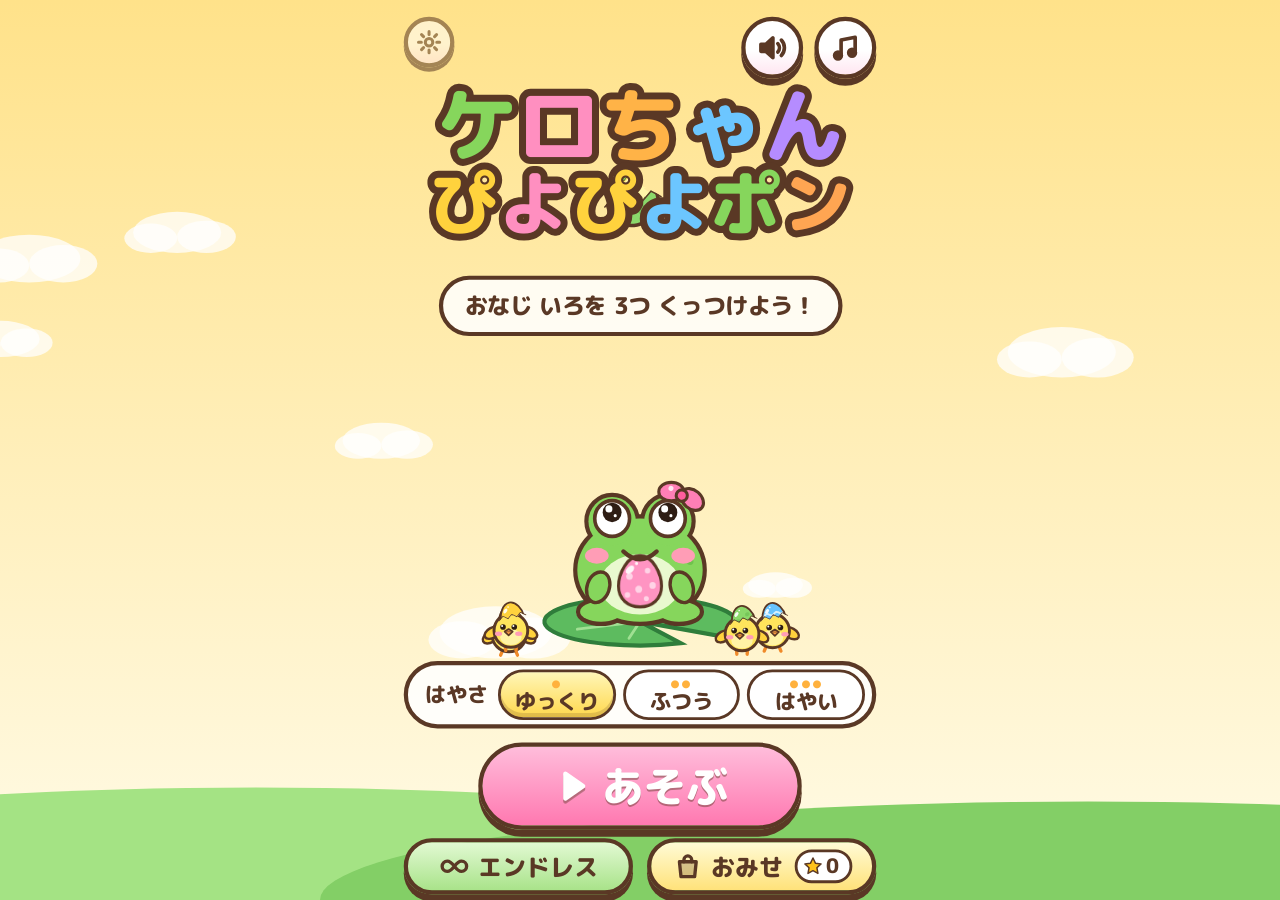
==== index.html @ e7186f27 "ケロちゃん ぴよぴよポン: first release (60 stages + endless, PWA) An egg-shooter for a 5-6 year old, modelled o" ====
<!doctype html>
<html lang="ja">
<head>
<meta charset="utf-8">
<meta name="viewport" content="width=device-width, initial-scale=1, maximum-scale=1, user-scalable=no, viewport-fit=cover">
<meta name="theme-color" content="#ffe28a">
<meta name="mobile-web-app-capable" content="yes">
<title>ケロちゃん ぴよぴよポン</title>
<meta name="description" content="おなじ いろの たまごを 3つ くっつけて、ひよこを うまれさせよう！">
<link rel="manifest" href="manifest.webmanifest">
<link rel="icon" href="icons/icon-192.png">
<link rel="apple-touch-icon" href="icons/apple-touch-icon.png">
<link rel="preconnect" href="https://fonts.googleapis.com">
<link rel="preconnect" href="https://fonts.gstatic.com" crossorigin>
<link rel="stylesheet" href="https://fonts.googleapis.com/css2?family=M+PLUS+Rounded+1c:wght@500;800&display=swap">
<link rel="stylesheet" href="style.css">
</head>
<body>
<canvas id="game"></canvas>
<div id="stage">
  <section id="title" class="screen on">
    <div class="top-left"><button id="btn-admin" class="btn icon small admin" data-icon="gear" aria-label="管理者メニュー"></button><button id="btn-install" class="btn small install" hidden><span data-icon="install"></span>ホームに ついか</button></div>
    <div class="top-row"><button id="btn-sfx" class="btn icon small" aria-label="こうかおん"></button><button id="btn-music" class="btn icon small" aria-label="おんがく"></button></div>
    <h1 id="logo" class="logo">
      <span class="l1"><b style="--d:0">ケ</b><b style="--d:1">ロ</b><b style="--d:2">ち</b><b style="--d:3">ゃ</b><b style="--d:4">ん</b></span>
      <span class="l2"><b style="--d:5">ぴ</b><b style="--d:6">よ</b><b style="--d:7">ぴ</b><b style="--d:8">よ</b><b style="--d:9">ポ</b><b style="--d:10">ン</b></span>
    </h1>
    <p class="sub">おなじ いろを 3つ くっつけよう！</p>
    <div class="speed">
      <span class="speed-label">はやさ</span>
      <button class="speed-btn" data-speed="slow"><i class="dots">●</i>ゆっくり</button>
      <button class="speed-btn" data-speed="normal"><i class="dots">●●</i>ふつう</button>
      <button class="speed-btn" data-speed="fast"><i class="dots">●●●</i>はやい</button>
    </div>
    <button id="btn-play" class="btn big play"><span data-icon="next"></span>あそぶ</button>
    <div class="bottom-row">
      <button id="btn-endless" class="btn endless-btn"><span data-icon="infinity"></span>エンドレス</button>
      <button id="btn-shop" class="btn shop-btn"><span data-icon="shop"></span>おみせ<span id="shop-badge" class="badge"></span></button>
    </div>
  </section>

  <section id="shop" class="screen">
    <header class="bar"><button id="shop-back" class="btn icon" data-icon="back" aria-label="もどる"></button><h2>おみせ</h2><div id="shop-wallet" class="wallet"></div></header>
    <p id="shop-note" class="shop-note">★を つかって おともだちを ふやそう！</p>
    <div id="shop-grid" class="shop-grid"></div>
  </section>

  <section id="worlds" class="screen">
    <header class="bar"><button id="worlds-back" class="btn icon" data-icon="back" aria-label="もどる"></button><h2>ワールドを えらぼう</h2></header>
    <div id="world-list" class="world-list"></div>
  </section>

  <section id="stages" class="screen">
    <header class="bar"><button id="stages-back" class="btn icon" data-icon="back" aria-label="もどる"></button><h2 id="stages-title"></h2></header>
    <div id="stage-grid" class="stage-grid"></div>
  </section>

  <section id="hud" class="screen">
    <button id="h-home" class="btn icon" data-icon="home" aria-label="もどる"></button>
    <div class="hud-mid"><div id="h-label"></div><div id="h-stars" class="hud-stars"><i></i><i></i><i></i></div><div id="h-best" class="hud-best"></div></div>
    <button id="h-hint" class="btn icon" data-icon="hint" aria-label="ヒント"></button>
    <button id="h-retry" class="btn icon" data-icon="retry" aria-label="もういちど"></button>
    <div id="h-count" class="chick-count"><canvas id="h-chick" width="64" height="64"></canvas><span id="h-num">0</span></div>
  </section>

  <div id="tip" class="tip"></div>

  <div id="clear" class="panel">
    <div class="panel-card">
      <div id="clear-title" class="clear-title"></div>
      <div id="clear-stars" class="clear-stars"><i></i><i></i><i></i></div>
      <div id="clear-note" class="clear-note"></div>
      <div class="panel-row">
        <button id="c-retry" class="btn icon" data-icon="retry" aria-label="もういちど"></button>
        <button id="c-next" class="btn big"><span data-icon="next"></span>つぎへ</button>
        <button id="c-menu" class="btn icon" data-icon="grid" aria-label="ステージ"></button>
      </div>
    </div>
  </div>

  <div id="fail" class="panel">
    <div class="panel-card">
      <div id="fail-title" class="clear-title fail-title">ざんねん…</div>
      <div id="fail-note" class="clear-note"></div>
      <div class="panel-row">
        <button id="f-menu" class="btn icon" data-icon="grid" aria-label="もどる"></button>
        <button id="f-retry" class="btn big"><span data-icon="retry"></span>もういちど</button>
      </div>
    </div>
  </div>

  <div id="buy" class="panel">
    <div class="panel-card buy-card">
      <canvas id="buy-canvas" class="buy-canvas" width="240" height="240"></canvas>
      <div id="buy-text" class="buy-text"></div>
      <div class="panel-row">
        <button id="buy-no" class="btn">やめる</button>
        <button id="buy-yes" class="btn big">かう</button>
      </div>
    </div>
  </div>

  <div id="pass" class="panel">
    <div id="pass-card" class="panel-card pass-card">
      <div class="parent-title">管理者パスワード</div>
      <div id="pass-dots" class="pass-dots"></div>
      <div class="keypad">
        <button class="key" data-k="1">1</button><button class="key" data-k="2">2</button><button class="key" data-k="3">3</button>
        <button class="key" data-k="4">4</button><button class="key" data-k="5">5</button><button class="key" data-k="6">6</button>
        <button class="key" data-k="7">7</button><button class="key" data-k="8">8</button><button class="key" data-k="9">9</button>
        <button class="key small" data-k="del">けす</button><button class="key" data-k="0">0</button><button class="key ok" data-k="ok">OK</button>
      </div>
      <button id="pass-close" class="btn wide">閉じる</button>
    </div>
  </div>

  <div id="parent" class="panel">
    <div class="panel-card parent-card">
      <div class="parent-title">管理者メニュー</div>
      <div id="p-info" class="parent-info"></div>
      <button id="p-all" class="btn wide"></button>
      <button id="p-reset" class="btn wide"></button>
      <button id="p-close" class="btn wide">閉じる</button>
    </div>
  </div>
</div>
<script src="js/engine.js"></script>
<script src="js/levels.js"></script>
<script src="js/draw.js"></script>
<script src="js/sound.js"></script>
<script src="js/game.js"></script>
</body>
</html>
---- style.css ----
:root {
  --ink: #5a3825;
  --cream: #fffaf2;
  --gold: #ffc21a;
  --font: 'M PLUS Rounded 1c', 'Hiragino Maru Gothic ProN', 'BIZ UDPGothic', 'Noto Sans JP', sans-serif;
}

* { box-sizing: border-box; -webkit-tap-highlight-color: transparent; -webkit-user-select: none; user-select: none; -webkit-touch-callout: none; }
html, body { margin: 0; height: 100%; overflow: hidden; background: #ffe28a; overscroll-behavior: none; }
body { font-family: var(--font); color: var(--ink); touch-action: none; }

#game { position: fixed; left: 0; top: 0; width: 100%; height: 100%; display: block; touch-action: none; }
#stage { position: fixed; left: 0; top: 0; width: 360px; height: 640px; transform-origin: 0 0; pointer-events: none; }
.screen { position: absolute; inset: 0; display: none; }
.screen.on { display: block; }
button { pointer-events: auto; }
[hidden] { display: none !important; }

/* ---------- buttons ---------- */
.btn {
  font: 800 18px/1 var(--font); color: var(--ink);
  border: 3px solid var(--ink); border-radius: 999px;
  background: linear-gradient(#ffffff 55%, #ffe6f1);
  box-shadow: 0 5px 0 var(--ink);
  display: inline-flex; align-items: center; justify-content: center; gap: 6px;
  padding: 0 16px; height: 50px; cursor: pointer; white-space: nowrap;
  transition: transform .06s ease-out, box-shadow .06s ease-out;
}
.btn:active { transform: translateY(4px); box-shadow: 0 1px 0 var(--ink); }
.btn svg { width: 28px; height: 28px; display: block; }
.btn span[data-icon] { display: inline-flex; }
.btn.icon { width: 52px; height: 52px; padding: 0; }
.btn.small { height: 40px; font-size: 14px; padding: 0 12px; }
.btn.small svg { width: 20px; height: 20px; }
.btn.icon.small { width: 44px; height: 44px; padding: 0; }
.btn.icon.small svg { width: 24px; height: 24px; }
.btn.big {
  height: 70px; padding: 0 30px; font-size: 30px; color: #fff;
  background: linear-gradient(#ffbddb, #ff78b0);
  text-shadow: 0 2px 0 rgba(90, 56, 37, .45);
}
.btn.big svg { width: 30px; height: 30px; filter: drop-shadow(0 2px 0 rgba(90, 56, 37, .45)); }
.btn.off { opacity: .55; }
.btn.active { background: linear-gradient(#fff6b8, #ffd84d); }
.btn.glow { animation: glow 1s ease-in-out infinite; }
.btn.wide { width: 100%; font-size: 17px; }

/* ---------- title ---------- */
#title .top-row { position: absolute; right: 12px; top: 12px; display: flex; gap: 8px; }
#title .top-left { position: absolute; left: 12px; top: 12px; display: flex; gap: 8px; align-items: center; }
.logo { position: absolute; left: 0; right: 0; top: 60px; margin: 0; text-align: center; font-weight: 800; line-height: 1.02; pointer-events: auto; }
.logo span { display: block; }
.logo b {
  display: inline-block; font-size: 58px; font-weight: 800; color: #fff;
  -webkit-text-stroke: 10px var(--ink); paint-order: stroke fill;
  animation: hop 2.6s ease-in-out infinite; animation-delay: calc(var(--d) * .12s);
}
.logo .l2 b { font-size: 50px; }
.logo .l1 b:nth-child(1) { color: #86d65c; }
.logo .l1 b:nth-child(2) { color: #ff8fc0; }
.logo .l1 b:nth-child(3) { color: #ffb347; }
.logo .l1 b:nth-child(4) { color: #6cc6ff; }
.logo .l1 b:nth-child(5) { color: #b58cff; }
.logo .l2 b:nth-child(1) { color: #ffd23d; }
.logo .l2 b:nth-child(2) { color: #ff8fc0; }
.logo .l2 b:nth-child(3) { color: #ffd23d; }
.logo .l2 b:nth-child(4) { color: #6cc6ff; }
.logo .l2 b:nth-child(5) { color: #86d65c; }
.logo .l2 b:nth-child(6) { color: #ffa552; }
.sub {
  position: absolute; left: 0; right: 0; top: 196px; margin: 0 auto; width: max-content;
  padding: 7px 16px; font-size: 16px; font-weight: 800;
  background: rgba(255, 255, 255, .85); border: 3px solid var(--ink); border-radius: 999px;
}
.speed {
  position: absolute; left: 12px; right: 12px; top: 470px; height: 48px;
  display: flex; align-items: center; gap: 5px; padding: 0 5px 0 12px;
  background: rgba(255, 255, 255, .88); border: 3px solid var(--ink); border-radius: 999px;
}
.speed-label { font-size: 15px; font-weight: 800; margin-right: 2px; white-space: nowrap; }
.speed-btn {
  flex: 1; height: 36px; padding: 0 2px; cursor: pointer; white-space: nowrap;
  font: 800 15px/1 var(--font); color: var(--ink);
  border: 2.5px solid var(--ink); border-radius: 999px; background: #fff;
  display: flex; flex-direction: column; align-items: center; justify-content: center; gap: 1px;
}
.speed-btn .dots { font-style: normal; font-size: 7px; letter-spacing: 1px; color: #ffb13d; line-height: 1; }
.speed-btn.on { background: linear-gradient(#fff6b8, #ffd84d); box-shadow: inset 0 -3px 0 rgba(90, 56, 37, .18); }
.speed-btn:active { transform: translateY(2px); }
#btn-play { position: absolute; left: 0; right: 0; top: 528px; margin: 0 auto; width: 230px; height: 62px; }
.bottom-row { position: absolute; left: 12px; right: 12px; top: 596px; display: flex; gap: 10px; }
.bottom-row .btn { flex: 1; height: 40px; font-size: 17px; padding: 0 8px; }
.bottom-row .btn svg { width: 22px; height: 22px; }
.endless-btn { background: linear-gradient(#e2f9d3, #a9e38a); }
.shop-btn { background: linear-gradient(#fffbd6, #ffe27a); }
.badge {
  display: inline-flex; align-items: center; gap: 2px; margin-left: 2px; padding: 2px 7px 2px 3px;
  background: #fff; border: 2px solid var(--ink); border-radius: 999px; font-size: 14px;
}
.badge svg { width: 16px !important; height: 16px !important; color: var(--gold); }
.badge svg path, .wallet svg path, .chara-btn svg path, .buy-text svg path { stroke: var(--ink); stroke-width: 1.6; }
.admin { opacity: .55; box-shadow: 0 3px 0 var(--ink); width: 36px !important; height: 36px !important; }
.admin svg { width: 20px !important; height: 20px !important; }

/* ---------- shop ---------- */
.wallet {
  margin-left: auto; display: flex; align-items: center; gap: 4px;
  background: rgba(255, 255, 255, .92); border: 3px solid var(--ink); border-radius: 999px;
  padding: 6px 14px 6px 10px; font-size: 22px; font-weight: 800;
}
.wallet svg { width: 24px; height: 24px; color: var(--gold); }
.shop-note {
  position: absolute; left: 16px; right: 16px; top: 76px; margin: 0; padding: 6px 10px;
  text-align: center; font-size: 16px; font-weight: 800;
  background: rgba(255, 255, 255, .75); border-radius: 999px; transition: background .2s;
}
.shop-note.flash { background: #fff6b8; animation: pulse .6s ease-in-out 2; }
.shop-grid {
  position: absolute; left: 14px; right: 14px; top: 122px;
  display: grid; grid-template-columns: 1fr 1fr; gap: 12px;
}
.chara-card {
  display: flex; flex-direction: column; align-items: center; padding: 4px 6px 12px;
  background: rgba(255, 255, 255, .92); border: 3px solid var(--ink); border-radius: 22px; box-shadow: 0 5px 0 var(--ink);
  pointer-events: auto;
}
.chara-card.using { background: linear-gradient(#fffbd6, #ffe89a); }
.chara-canvas { width: 132px; height: 132px; }
.chara-name { font-size: 18px; font-weight: 800; margin: 0 0 8px; }
.chara-btn { height: 42px; font-size: 17px; padding: 0 14px; gap: 2px; }
.chara-btn svg { width: 20px; height: 20px; color: var(--gold); }
.chara-btn.buy { color: #fff; background: linear-gradient(#ffbddb, #ff78b0); text-shadow: 0 2px 0 rgba(90, 56, 37, .45); }
.chara-btn.short { color: #8b7a6c; background: #e8dfd6; text-shadow: none; }
.chara-btn.using { background: linear-gradient(#e2f9d3, #a9e38a); }

.buy-card { display: flex; flex-direction: column; align-items: center; }
.buy-canvas { width: 150px; height: 150px; }
.buy-text { font-size: 22px; font-weight: 800; line-height: 1.5; margin: 0 0 14px; }
.buy-text svg { width: 22px; height: 22px; color: var(--gold); vertical-align: -3px; }
#buy-yes { height: 60px; font-size: 26px; padding: 0 26px; }

/* ---------- admin ---------- */
.pass-card { width: 290px; }
.pass-dots { display: flex; justify-content: center; gap: 12px; margin: 10px 0 14px; }
.pass-dots i { width: 18px; height: 18px; border-radius: 50%; border: 3px solid var(--ink); background: #fff; }
.pass-dots i.on { background: var(--ink); }
.keypad { display: grid; grid-template-columns: repeat(3, 1fr); gap: 10px; margin-bottom: 14px; }
.key {
  height: 54px; font: 800 26px/1 var(--font); color: var(--ink); cursor: pointer;
  border: 3px solid var(--ink); border-radius: 16px; background: linear-gradient(#fff 55%, #f1ece6); box-shadow: 0 4px 0 var(--ink);
}
.key:active { transform: translateY(3px); box-shadow: 0 1px 0 var(--ink); }
.key.small { font-size: 17px; }
.key.ok { background: linear-gradient(#e2f9d3, #a9e38a); }
.parent-info { font-size: 15px; font-weight: 800; opacity: .75; }

/* ---------- world / stage select ---------- */
.bar { position: absolute; left: 0; right: 0; top: 0; display: flex; align-items: center; gap: 10px; padding: 12px 14px 0; }
.bar h2.long { font-size: 17px; padding: 10px 14px; }
.bar h2 {
  margin: 0; font-size: 22px; font-weight: 800; white-space: nowrap;
  background: rgba(255, 255, 255, .88); border: 3px solid var(--ink); border-radius: 999px; padding: 9px 18px;
}
.world-list {
  position: absolute; left: 14px; right: 14px; top: 84px; bottom: 8px;
  display: flex; flex-direction: column; gap: 11px; overflow-y: auto; padding: 2px 0 10px;
  pointer-events: auto; touch-action: pan-y;
}
.card {
  position: relative; flex: none; height: 96px; display: flex; align-items: center; gap: 12px; padding: 0 14px;
  border: 3px solid var(--ink); border-radius: 24px; box-shadow: 0 5px 0 var(--ink);
  background: linear-gradient(135deg, var(--c1), var(--c2));
  font-family: var(--font); color: var(--ink); text-align: left; cursor: pointer;
}
.card:active { transform: translateY(4px); box-shadow: 0 1px 0 var(--ink); }
.card-icon { width: 66px; height: 66px; flex: none; background: rgba(255, 255, 255, .8); border: 3px solid var(--ink); border-radius: 50%; }
.card-num { font-size: 13px; font-weight: 800; opacity: .7; }
.card-name { font-size: 19px; font-weight: 800; margin: 2px 0 4px; }
.card-name.long { font-size: 16px; }
.card-stars { font-size: 16px; font-weight: 800; display: flex; align-items: center; gap: 4px; }
.card-stars svg, .mini-stars svg, .hud-stars svg, .clear-stars svg { display: block; }
.card-stars svg { width: 20px; height: 20px; color: var(--gold); }
.card-stars svg path, .mini-stars .got svg path, .hud-stars .got svg path, .clear-stars .got svg path { stroke: var(--ink); stroke-width: 1.6; }
.card.locked { filter: grayscale(.55); opacity: .85; }
.card-lock { position: absolute; right: 14px; top: 50%; margin-top: -19px; width: 38px; height: 38px; color: var(--ink); }
.card-lock svg { width: 38px; height: 38px; }

.stage-grid {
  position: absolute; left: 22px; right: 22px; top: 94px;
  display: grid; grid-template-columns: repeat(3, 1fr); gap: 14px;
}
.stage-btn {
  height: 104px; border: 3px solid var(--ink); border-radius: 26px; box-shadow: 0 5px 0 var(--ink);
  background: linear-gradient(#ffffff 50%, #ffeef6);
  display: flex; flex-direction: column; align-items: center; justify-content: center; gap: 6px;
  font: 800 38px/1 var(--font); color: var(--ink); cursor: pointer; padding: 0;
}
.stage-btn:active { transform: translateY(4px); box-shadow: 0 1px 0 var(--ink); }
.stage-btn.next { background: linear-gradient(#fffbd6, #ffe27a); animation: pulse 1.2s ease-in-out infinite; }
.stage-btn.locked { background: #ddd3c9; color: #8b7a6c; }
.stage-btn.locked svg { width: 34px; height: 34px; }
.mini-stars { display: flex; gap: 1px; }
.mini-stars i svg { width: 21px; height: 21px; color: #eadfd3; }
.mini-stars i.got svg { color: var(--gold); }

/* ---------- in-game HUD ---------- */
#h-home { position: absolute; left: 10px; top: 10px; }
#h-hint { position: absolute; right: 70px; top: 10px; }
#h-retry { position: absolute; right: 10px; top: 10px; }
.hud-mid {
  position: absolute; left: 72px; top: 13px; height: 46px; display: flex; align-items: center; gap: 6px;
  background: rgba(255, 255, 255, .82); border: 3px solid var(--ink); border-radius: 999px; padding: 0 10px 0 12px;
}
#h-label { font-size: 19px; font-weight: 800; white-space: nowrap; }
.hud-stars { display: flex; }
.hud-stars i svg { width: 25px; height: 25px; color: rgba(90, 56, 37, .18); }
.hud-stars i.got svg { color: var(--gold); }
.hud-stars i.pop { animation: starpop .5s ease-out; }
.hud-stars i.lost svg { animation: starlost .6s ease-out; }
.hud-best { display: none; font-size: 14px; font-weight: 800; opacity: .8; white-space: nowrap; }
#hud.endless .hud-stars { display: none; }
#hud.endless .hud-best { display: block; font-size: 18px; opacity: 1; }
#hud.endless #h-label { display: none; }
.chick-count {
  position: absolute; left: 10px; top: 578px; height: 44px; display: flex; align-items: center; gap: 2px;
  background: rgba(255, 255, 255, .85); border: 3px solid var(--ink); border-radius: 999px; padding: 0 12px 0 2px;
  font-size: 22px; font-weight: 800;
}
.chick-count canvas { width: 38px; height: 38px; }
.chick-count.bump { animation: pulse .3s ease-out; }

.tip {
  position: absolute; padding: 10px 14px;
  background: #fff; border: 3px solid var(--ink); border-radius: 20px; box-shadow: 0 5px 0 rgba(90, 56, 37, .25);
  font-size: 17px; font-weight: 800; text-align: center; line-height: 1.45; white-space: pre-line;
  pointer-events: auto; opacity: 0; visibility: hidden; transform: scale(.9);
  transition: opacity .25s, transform .25s, visibility .25s;
}
.tip.on { opacity: 1; visibility: visible; transform: none; }
/* little tail pointing at the frog */
.tip::after {
  content: ''; position: absolute; left: calc(var(--tail, 50%) - 10px); bottom: -13px;
  width: 16px; height: 16px; background: #fff; border: 3px solid var(--ink); border-top: 0; border-left: 0;
  transform: rotate(45deg);
}
.tip.below::after { bottom: auto; top: -13px; transform: rotate(-135deg); }
.tip.free::after { display: none; }

/* ---------- panels ---------- */
.panel {
  position: absolute; inset: 0; display: none; align-items: flex-start; justify-content: center;
  padding-top: 140px; background: rgba(255, 255, 255, .2); pointer-events: auto;
}
.panel.on { display: flex; }
.panel-card {
  width: 304px; padding: 18px 16px 22px; background: var(--cream);
  border: 4px solid var(--ink); border-radius: 30px; box-shadow: 0 8px 0 rgba(90, 56, 37, .35);
  text-align: center; animation: popin .4s cubic-bezier(.2, 1.6, .4, 1);
}
.clear-title {
  font-size: 40px; font-weight: 800; color: #ff6fa8; white-space: nowrap;
  -webkit-text-stroke: 8px var(--ink); paint-order: stroke fill;
}
.clear-title.long { font-size: 31px; -webkit-text-stroke-width: 7px; }
.clear-stars { display: flex; justify-content: center; gap: 4px; margin: 8px 0 18px; }
.clear-stars i svg { width: 70px; height: 70px; color: #eadfd3; }
.clear-stars i:nth-child(2) { transform: translateY(-10px); }
.clear-stars i.got svg { color: var(--gold); animation: starpop .5s ease-out; }
.panel-row { display: flex; justify-content: center; align-items: center; gap: 10px; }
.clear-note { font-size: 17px; font-weight: 800; margin: -6px 0 16px; line-height: 1.5; }
.clear-note b { color: #ff6fa8; font-size: 22px; }
.fail-title { color: #7fc4ff; margin-bottom: 12px; }
#f-retry { height: 62px; font-size: 26px; padding: 0 20px; }
#c-next { height: 62px; font-size: 26px; padding: 0 18px; }
.parent-card { display: flex; flex-direction: column; gap: 14px; padding: 20px; }
.parent-title { font-size: 20px; font-weight: 800; }

/* ---------- animation ---------- */
@keyframes hop { 0%, 55%, 100% { transform: translateY(0); } 25% { transform: translateY(-9px) rotate(-5deg); } 40% { transform: translateY(1px); } }
@keyframes pulse { 0%, 100% { transform: scale(1); } 50% { transform: scale(1.06); } }
@keyframes glow { 0%, 100% { box-shadow: 0 5px 0 var(--ink), 0 0 0 0 rgba(255, 216, 77, .9); } 50% { box-shadow: 0 5px 0 var(--ink), 0 0 0 10px rgba(255, 216, 77, 0); } }
@keyframes starlost { 0% { transform: scale(1.3) rotate(0); } 40% { transform: translateY(6px) scale(.8) rotate(25deg); } 100% { transform: none; } }
@keyframes starpop { 0% { transform: scale(.2) rotate(-40deg); } 60% { transform: scale(1.35) rotate(10deg); } 100% { transform: scale(1); } }
@keyframes popin { 0% { transform: scale(.6); opacity: 0; } 100% { transform: scale(1); opacity: 1; } }
@keyframes shake { 0%, 100% { transform: translateX(0); } 25% { transform: translateX(-6px); } 75% { transform: translateX(6px); } }
.shake { animation: shake .25s 2; }
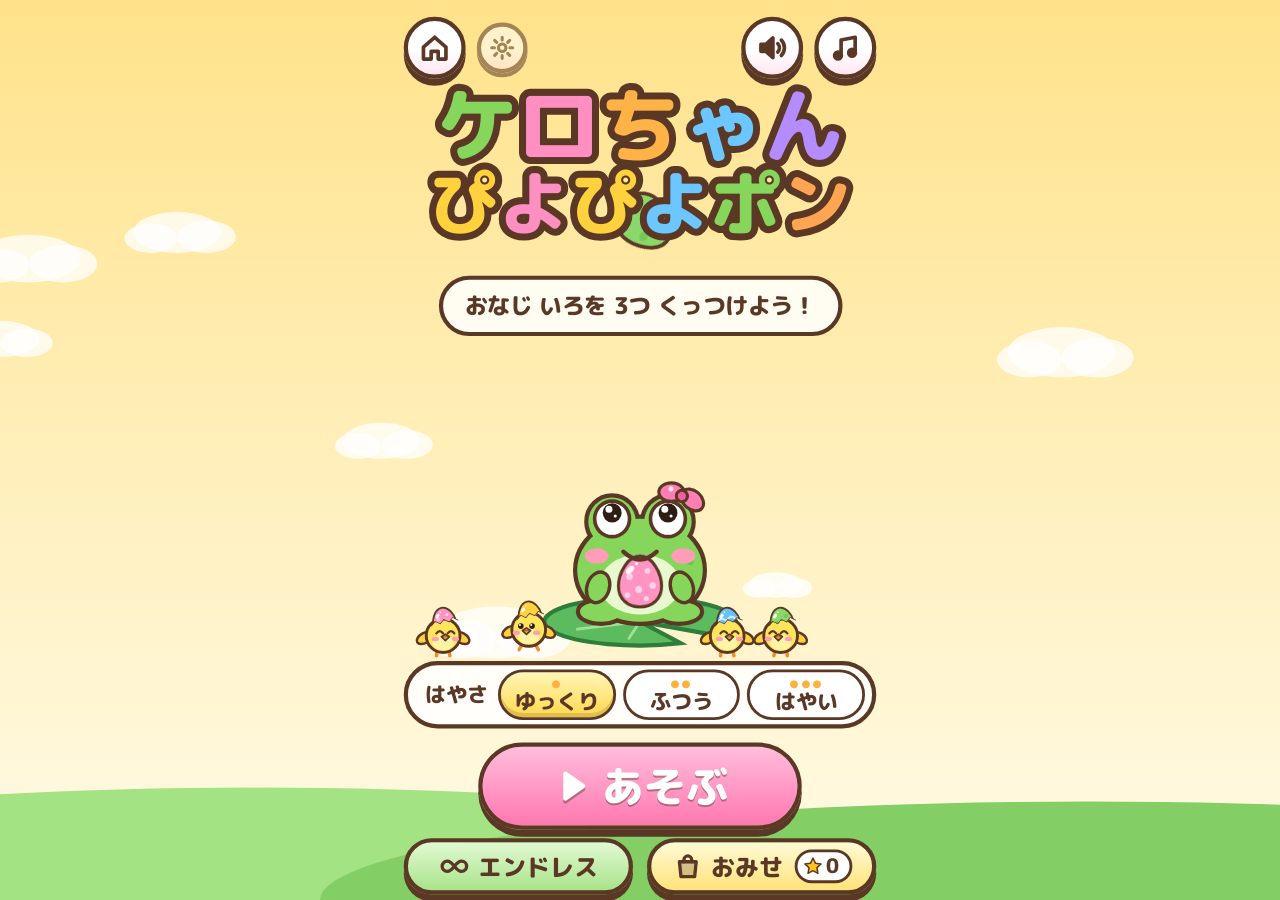
==== commit cb3446c1: "Add a button back to ケロちゃん ランド The title screen gets a house button (top left) that goes back to the" ====
--- a/index.html
+++ b/index.html
@@ -19,7 +19,7 @@
 <canvas id="game"></canvas>
 <div id="stage">
   <section id="title" class="screen on">
-    <div class="top-left"><button id="btn-admin" class="btn icon small admin" data-icon="gear" aria-label="管理者メニュー"></button><button id="btn-install" class="btn small install" hidden><span data-icon="install"></span>ホームに ついか</button></div>
+    <div class="top-left"><button id="btn-land" class="btn icon small" data-icon="home" aria-label="メニューに もどる"></button><button id="btn-admin" class="btn icon small admin" data-icon="gear" aria-label="管理者メニュー"></button><button id="btn-install" class="btn small install" hidden><span data-icon="install"></span>ホームに ついか</button></div>
     <div class="top-row"><button id="btn-sfx" class="btn icon small" aria-label="こうかおん"></button><button id="btn-music" class="btn icon small" aria-label="おんがく"></button></div>
     <h1 id="logo" class="logo">
       <span class="l1"><b style="--d:0">ケ</b><b style="--d:1">ロ</b><b style="--d:2">ち</b><b style="--d:3">ゃ</b><b style="--d:4">ん</b></span>
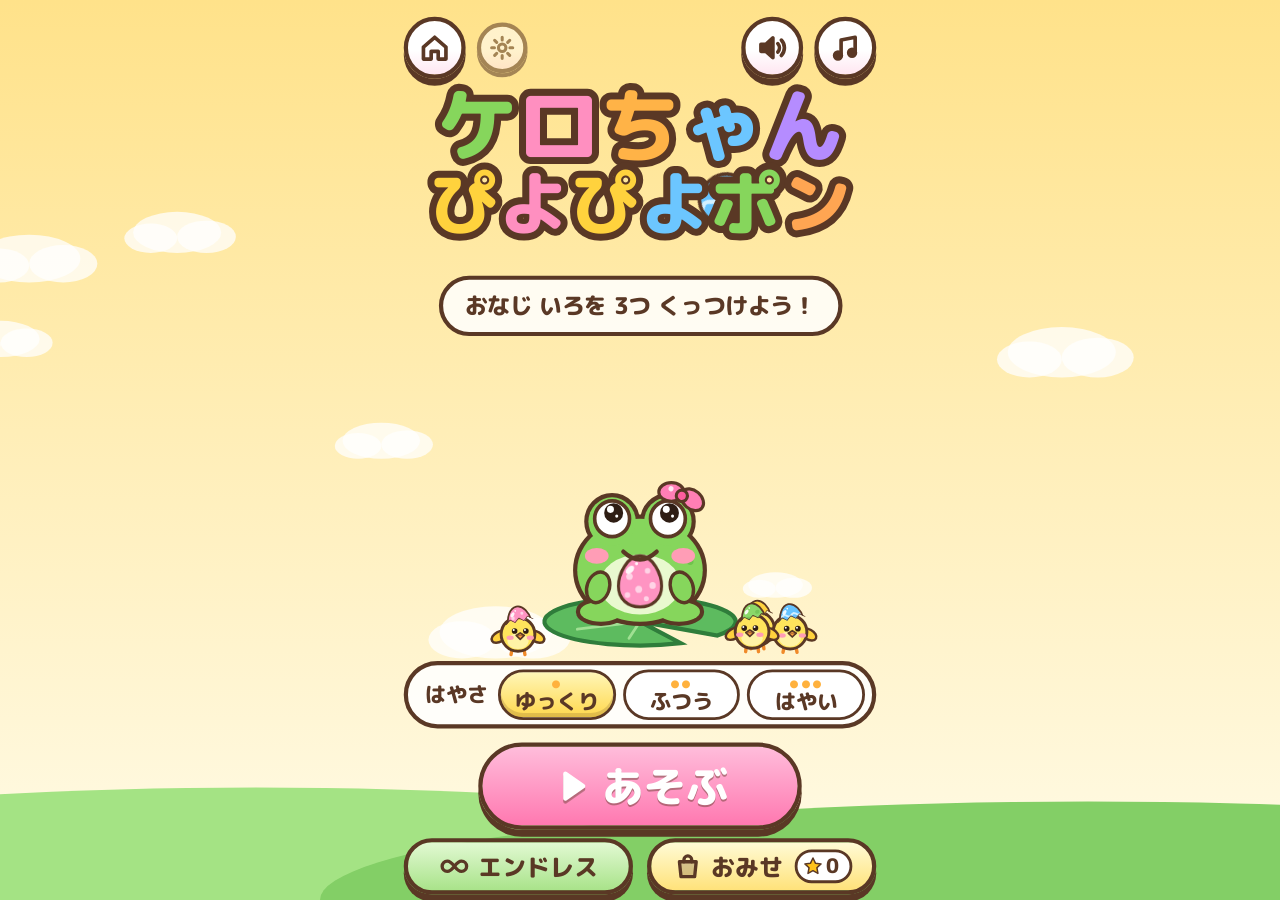
==== commit c20e8b7f: "Show the nickname from ケロちゃん ランド on the title screen Co-Authored-By: Claude Opus 5.5 <noreply@anthro" ====
--- a/index.html
+++ b/index.html
@@ -19,6 +19,7 @@
 <canvas id="game"></canvas>
 <div id="stage">
   <section id="title" class="screen on">
+    <div id="name-tag" class="name-tag" hidden></div>
     <div class="top-left"><button id="btn-land" class="btn icon small" data-icon="home" aria-label="メニューに もどる"></button><button id="btn-admin" class="btn icon small admin" data-icon="gear" aria-label="管理者メニュー"></button><button id="btn-install" class="btn small install" hidden><span data-icon="install"></span>ホームに ついか</button></div>
     <div class="top-row"><button id="btn-sfx" class="btn icon small" aria-label="こうかおん"></button><button id="btn-music" class="btn icon small" aria-label="おんがく"></button></div>
     <h1 id="logo" class="logo">
--- a/style.css
+++ b/style.css
@@ -284,3 +284,14 @@
 @keyframes popin { 0% { transform: scale(.6); opacity: 0; } 100% { transform: scale(1); opacity: 1; } }
 @keyframes shake { 0%, 100% { transform: translateX(0); } 25% { transform: translateX(-6px); } 75% { transform: translateX(6px); } }
 .shake { animation: shake .25s 2; }
+
+/* ---------- the nickname from ケロちゃん ランド ---------- */
+.name-tag {
+  position: absolute; left: 50%; top: 14px; transform: translateX(-50%);
+  max-width: 150px; height: 38px; padding: 0 12px 0 8px; display: flex; align-items: center; gap: 4px;
+  font-size: 16px; font-weight: 800; white-space: nowrap; overflow: hidden; pointer-events: none;
+  background: rgba(255, 255, 255, .92); border: 3px solid var(--ink); border-radius: 999px;
+}
+.name-tag svg { width: 18px; height: 18px; flex: none; color: #ffc21a; }
+.name-tag svg path { stroke: var(--ink); stroke-width: 1.6; }
+.name-tag span { overflow: hidden; text-overflow: ellipsis; }
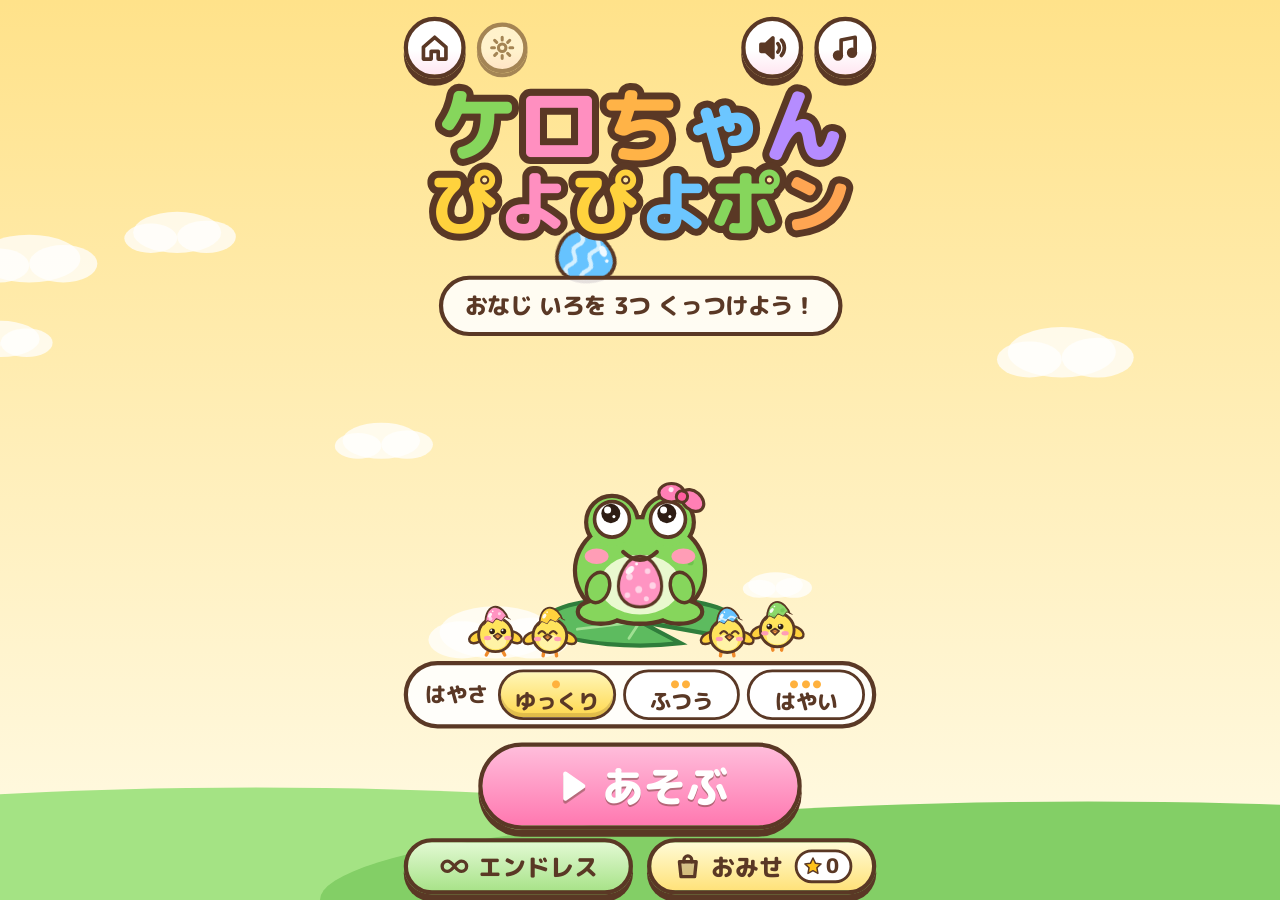
==== commit 6a0d27a9: "Play in Vietnamese, English or Korean too - Every text follows the language chosen in ケロちゃん ランド (js/" ====
--- a/index.html
+++ b/index.html
@@ -12,7 +12,7 @@
 <link rel="apple-touch-icon" href="icons/apple-touch-icon.png">
 <link rel="preconnect" href="https://fonts.googleapis.com">
 <link rel="preconnect" href="https://fonts.gstatic.com" crossorigin>
-<link rel="stylesheet" href="https://fonts.googleapis.com/css2?family=M+PLUS+Rounded+1c:wght@500;800&display=swap">
+<link rel="stylesheet" href="https://fonts.googleapis.com/css2?family=M+PLUS+Rounded+1c:wght@500;800&family=Jua&display=swap">
 <link rel="stylesheet" href="style.css">
 </head>
 <body>
@@ -125,6 +125,8 @@
     </div>
   </div>
 </div>
+<script src="js/lang.js"></script>
+<script src="js/lang-text.js"></script>
 <script src="js/engine.js"></script>
 <script src="js/levels.js"></script>
 <script src="js/draw.js"></script>
--- a/style.css
+++ b/style.css
@@ -2,7 +2,7 @@
   --ink: #5a3825;
   --cream: #fffaf2;
   --gold: #ffc21a;
-  --font: 'M PLUS Rounded 1c', 'Hiragino Maru Gothic ProN', 'BIZ UDPGothic', 'Noto Sans JP', sans-serif;
+  --font: 'M PLUS Rounded 1c', 'Jua', 'Hiragino Maru Gothic ProN', 'BIZ UDPGothic', 'Noto Sans JP', sans-serif;
 }
 
 * { box-sizing: border-box; -webkit-tap-highlight-color: transparent; -webkit-user-select: none; user-select: none; -webkit-touch-callout: none; }
@@ -56,17 +56,9 @@
   animation: hop 2.6s ease-in-out infinite; animation-delay: calc(var(--d) * .12s);
 }
 .logo .l2 b { font-size: 50px; }
-.logo .l1 b:nth-child(1) { color: #86d65c; }
-.logo .l1 b:nth-child(2) { color: #ff8fc0; }
-.logo .l1 b:nth-child(3) { color: #ffb347; }
-.logo .l1 b:nth-child(4) { color: #6cc6ff; }
-.logo .l1 b:nth-child(5) { color: #b58cff; }
-.logo .l2 b:nth-child(1) { color: #ffd23d; }
-.logo .l2 b:nth-child(2) { color: #ff8fc0; }
-.logo .l2 b:nth-child(3) { color: #ffd23d; }
-.logo .l2 b:nth-child(4) { color: #6cc6ff; }
-.logo .l2 b:nth-child(5) { color: #86d65c; }
-.logo .l2 b:nth-child(6) { color: #ffa552; }
+.logo.latin b { font-size: 52px; }
+.logo.latin .l2 b { font-size: 42px; }
+.logo b.gap { width: .3em; }
 .sub {
   position: absolute; left: 0; right: 0; top: 196px; margin: 0 auto; width: max-content;
   padding: 7px 16px; font-size: 16px; font-weight: 800;
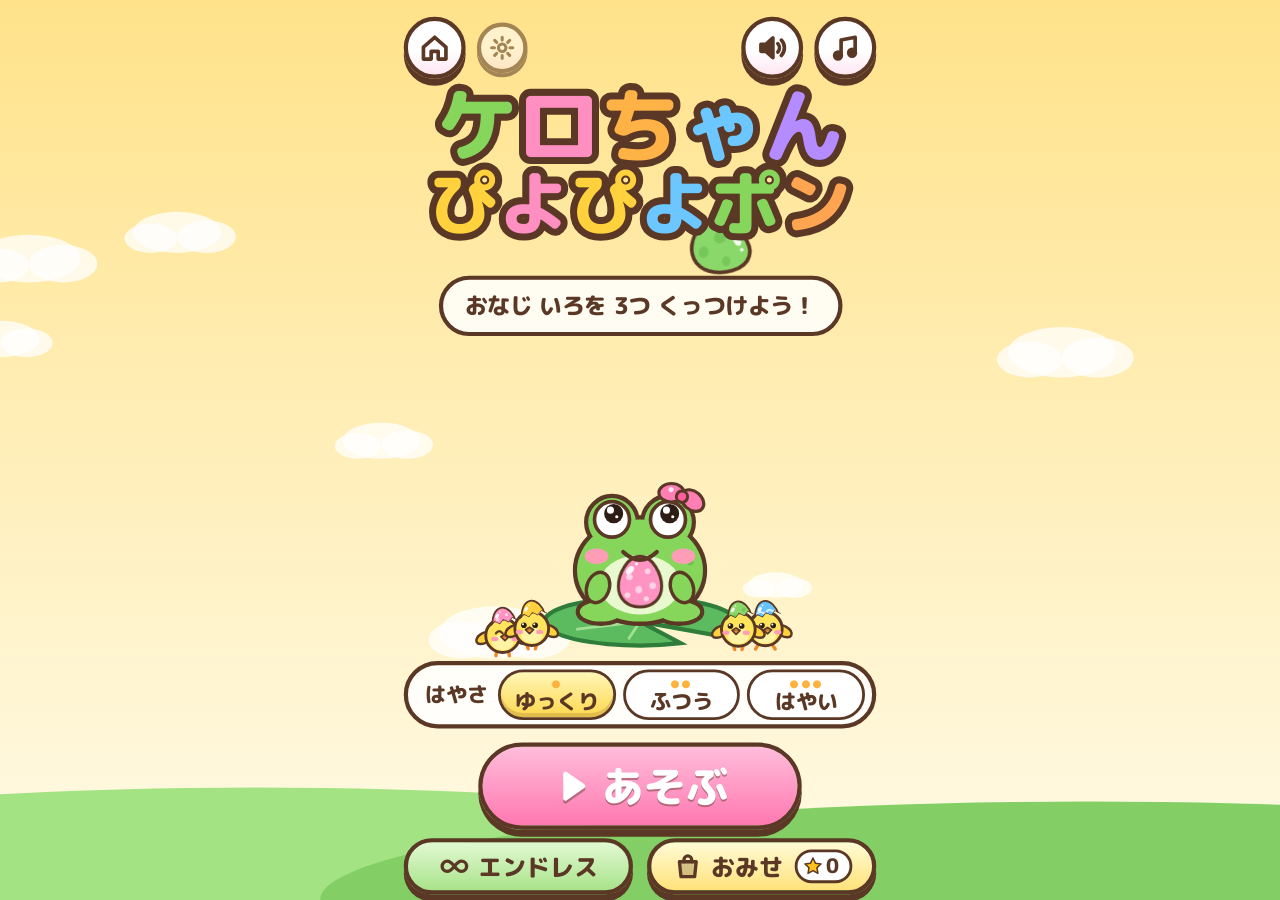
==== commit 03124f09: "Share players with Kero Land; show version to the menu - js/accounts.js (same in every app): players" ====
--- a/index.html
+++ b/index.html
@@ -19,7 +19,7 @@
 <canvas id="game"></canvas>
 <div id="stage">
   <section id="title" class="screen on">
-    <div id="name-tag" class="name-tag" hidden></div>
+    <button id="name-tag" class="name-tag" hidden></button>
     <div class="top-left"><button id="btn-land" class="btn icon small" data-icon="home" aria-label="メニューに もどる"></button><button id="btn-admin" class="btn icon small admin" data-icon="gear" aria-label="管理者メニュー"></button><button id="btn-install" class="btn small install" hidden><span data-icon="install"></span>ホームに ついか</button></div>
     <div class="top-row"><button id="btn-sfx" class="btn icon small" aria-label="こうかおん"></button><button id="btn-music" class="btn icon small" aria-label="おんがく"></button></div>
     <h1 id="logo" class="logo">
@@ -115,6 +115,14 @@
     </div>
   </div>
 
+  <div id="who" class="panel">
+    <div class="panel-card who-card">
+      <div class="parent-title">だれが あそぶ？</div>
+      <div id="who-list" class="who-list"></div>
+      <button id="who-close" class="btn">とじる</button>
+    </div>
+  </div>
+
   <div id="parent" class="panel">
     <div class="panel-card parent-card">
       <div class="parent-title">管理者メニュー</div>
@@ -127,6 +135,7 @@
 </div>
 <script src="js/lang.js"></script>
 <script src="js/lang-text.js"></script>
+<script src="js/accounts.js"></script>
 <script src="js/engine.js"></script>
 <script src="js/levels.js"></script>
 <script src="js/draw.js"></script>
--- a/style.css
+++ b/style.css
@@ -281,9 +281,20 @@
 .name-tag {
   position: absolute; left: 50%; top: 14px; transform: translateX(-50%);
   max-width: 150px; height: 38px; padding: 0 12px 0 8px; display: flex; align-items: center; gap: 4px;
-  font-size: 16px; font-weight: 800; white-space: nowrap; overflow: hidden; pointer-events: none;
+  font: 800 16px/1 var(--font); color: var(--ink); white-space: nowrap; overflow: hidden; pointer-events: auto; cursor: default;
   background: rgba(255, 255, 255, .92); border: 3px solid var(--ink); border-radius: 999px;
 }
 .name-tag svg { width: 18px; height: 18px; flex: none; color: #ffc21a; }
 .name-tag svg path { stroke: var(--ink); stroke-width: 1.6; }
 .name-tag span { overflow: hidden; text-overflow: ellipsis; }
+
+/* ---------- who is playing (the players are shared by every game) ---------- */
+.name-tag.many { cursor: pointer; box-shadow: 0 3px 0 var(--ink); }
+.name-tag .udot { width: 16px; height: 16px; margin-right: 2px; }
+.udot { display: inline-block; border-radius: 50%; border: 2.5px solid var(--ink); flex: none; }
+.who-card { display: flex; flex-direction: column; gap: 12px; }
+.who-list { display: flex; flex-direction: column; gap: 10px; }
+.who-btn { width: 100%; height: 58px; font-size: 21px; justify-content: flex-start; gap: 12px; padding: 0 18px; }
+.who-btn .udot { width: 28px; height: 28px; }
+.who-btn.on { background: linear-gradient(#fff6b8, #ffd84d); }
+.who-btn span { overflow: hidden; text-overflow: ellipsis; }
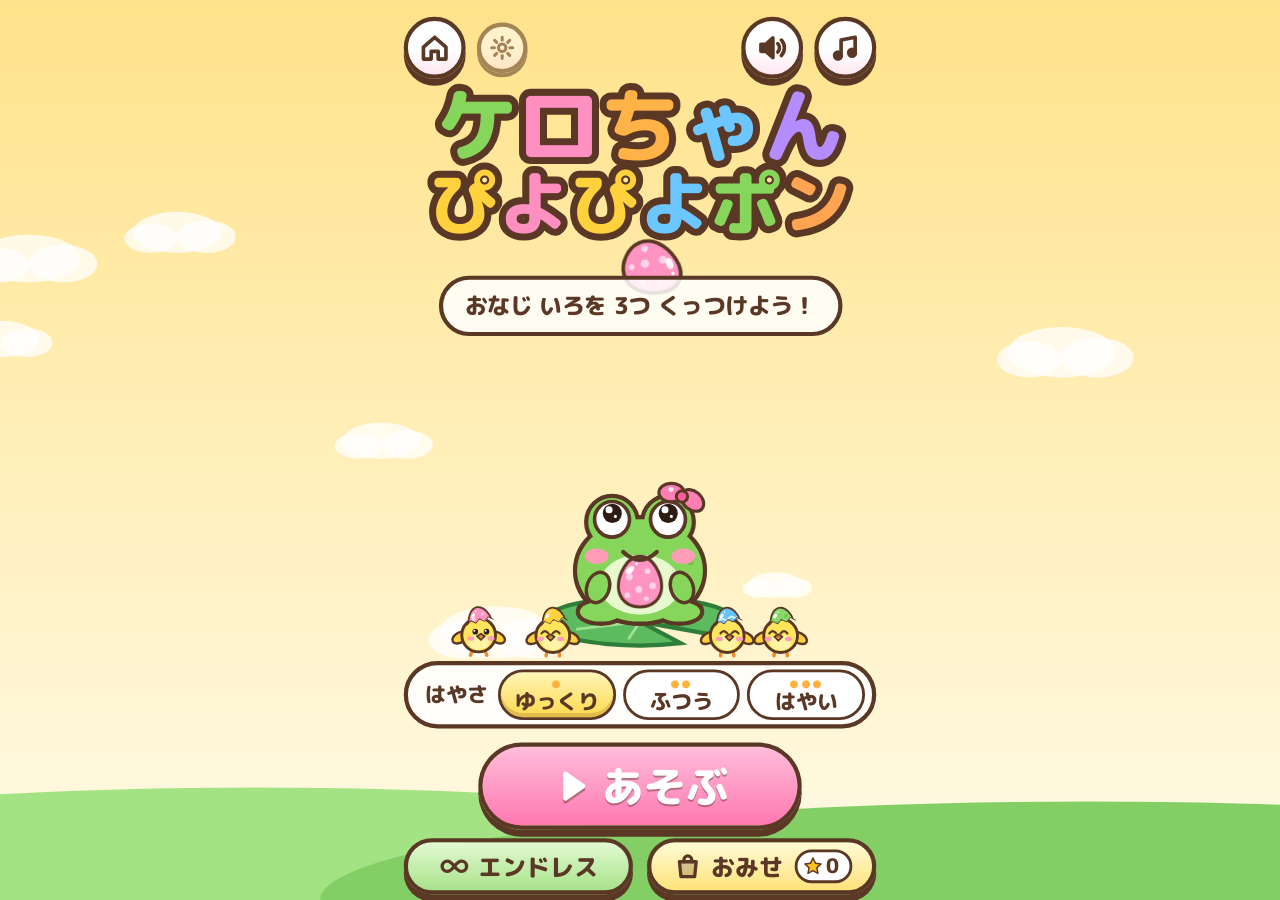
==== commit 34c2f58a: "A sound button on every screen Every screen but the title (which keeps its own buttons) gets a speak" ====
--- a/index.html
+++ b/index.html
@@ -41,18 +41,18 @@
   </section>
 
   <section id="shop" class="screen">
-    <header class="bar"><button id="shop-back" class="btn icon" data-icon="back" aria-label="もどる"></button><h2>おみせ</h2><div id="shop-wallet" class="wallet"></div></header>
+    <header class="bar"><button id="shop-back" class="btn icon" data-icon="back" aria-label="もどる"></button><h2>おみせ</h2><div id="shop-wallet" class="wallet"></div><button class="btn icon small snd-btn"></button></header>
     <p id="shop-note" class="shop-note">★を つかって おともだちを ふやそう！</p>
     <div id="shop-grid" class="shop-grid"></div>
   </section>
 
   <section id="worlds" class="screen">
-    <header class="bar"><button id="worlds-back" class="btn icon" data-icon="back" aria-label="もどる"></button><h2>ワールドを えらぼう</h2></header>
+    <header class="bar"><button id="worlds-back" class="btn icon" data-icon="back" aria-label="もどる"></button><h2>ワールドを えらぼう</h2><button class="btn icon small snd-btn"></button></header>
     <div id="world-list" class="world-list"></div>
   </section>
 
   <section id="stages" class="screen">
-    <header class="bar"><button id="stages-back" class="btn icon" data-icon="back" aria-label="もどる"></button><h2 id="stages-title"></h2></header>
+    <header class="bar"><button id="stages-back" class="btn icon" data-icon="back" aria-label="もどる"></button><h2 id="stages-title"></h2><button class="btn icon small snd-btn"></button></header>
     <div id="stage-grid" class="stage-grid"></div>
   </section>
 
@@ -61,6 +61,7 @@
     <div class="hud-mid"><div id="h-label"></div><div id="h-stars" class="hud-stars"><i></i><i></i><i></i></div><div id="h-best" class="hud-best"></div></div>
     <button id="h-hint" class="btn icon" data-icon="hint" aria-label="ヒント"></button>
     <button id="h-retry" class="btn icon" data-icon="retry" aria-label="もういちど"></button>
+    <button class="btn icon snd-btn"></button>
     <div id="h-count" class="chick-count"><canvas id="h-chick" width="64" height="64"></canvas><span id="h-num">0</span></div>
   </section>
 
@@ -140,6 +141,7 @@
 <script src="js/levels.js"></script>
 <script src="js/draw.js"></script>
 <script src="js/sound.js"></script>
+<script src="js/sound-panel.js"></script>
 <script src="js/game.js"></script>
 </body>
 </html>
--- a/style.css
+++ b/style.css
@@ -148,9 +148,9 @@
 
 /* ---------- world / stage select ---------- */
 .bar { position: absolute; left: 0; right: 0; top: 0; display: flex; align-items: center; gap: 10px; padding: 12px 14px 0; }
-.bar h2.long { font-size: 17px; padding: 10px 14px; }
+.bar h2.long { font-size: 17px; padding: 4px 14px; min-height: 51px; display: flex; align-items: center; justify-content: center; text-align: center; white-space: normal; word-break: keep-all; text-wrap: balance; line-height: 1.15; }   /* (two lines when it has to) */
 .bar h2 {
-  margin: 0; font-size: 22px; font-weight: 800; white-space: nowrap;
+  margin: 0; font-size: 22px; font-weight: 800; white-space: nowrap; min-width: 0; overflow: hidden; text-overflow: ellipsis;
   background: rgba(255, 255, 255, .88); border: 3px solid var(--ink); border-radius: 999px; padding: 9px 18px;
 }
 .world-list {
@@ -267,6 +267,50 @@
 .parent-card { display: flex; flex-direction: column; gap: 14px; padding: 20px; }
 .parent-title { font-size: 20px; font-weight: 800; }
 
+/* ---------- the 🔊 button on every screen but the title, and its sound window (js/sound-panel.js) ---------- */
+.bar .snd-btn { flex: none; margin-left: auto; }
+.bar .wallet + .snd-btn { margin-left: 0; }
+.snd-corner { position: absolute; right: 12px; top: 12px; }
+.snd-back { position: absolute; inset: 0; display: none; z-index: 20; background: rgba(90, 56, 37, .12); pointer-events: auto; }
+.snd-back.on { display: block; }
+.snd-card {
+  position: absolute; width: 280px; padding: 12px 12px 14px; display: flex; flex-direction: column; gap: 9px;
+  background: var(--cream); border: 4px solid var(--ink); border-radius: 26px; box-shadow: 0 6px 0 rgba(90, 56, 37, .35);
+  transform-origin: var(--tail, 50%) 0; animation: popin .3s cubic-bezier(.2, 1.6, .4, 1);
+}
+/* (its little tail points up at the 🔊 button) */
+.snd-card::before {
+  content: ''; position: absolute; left: calc(var(--tail, 50%) - 11px); top: -15px;
+  width: 17px; height: 17px; background: var(--cream); border: 4px solid var(--ink); border-top: 0; border-left: 0;
+  transform: rotate(-135deg);
+}
+.snd-row {
+  display: flex; align-items: center; gap: 9px; height: 56px; padding: 0 10px; cursor: pointer; pointer-events: auto;
+  font: 800 19px/1 var(--font); color: var(--ink); text-align: left;
+  background: #fff; border: 3px solid var(--ink); border-radius: 18px; box-shadow: 0 4px 0 var(--ink);
+}
+.snd-row:active { transform: translateY(3px); box-shadow: 0 1px 0 var(--ink); }
+.snd-ic { display: inline-flex; flex: none; }
+.snd-ic svg { width: 30px; height: 30px; display: block; }
+.snd-lb { flex: 1; min-width: 0; white-space: nowrap; overflow: hidden; text-overflow: ellipsis; }
+.snd-row.off .snd-ic, .snd-row.off .snd-lb { opacity: .5; }
+/* the switch: green with the knob on the right = on */
+.snd-sw { position: relative; flex: none; width: 54px; height: 30px; border: 3px solid var(--ink); border-radius: 999px; background: #86d65c; transition: background .15s; }
+.snd-sw b { position: absolute; left: 25px; top: 2px; width: 20px; height: 20px; border-radius: 50%; background: #fff; border: 2.5px solid var(--ink); transition: left .15s; }
+.snd-row.off .snd-sw { background: #ddd3c9; }
+.snd-row.off .snd-sw b { left: 2px; }
+.snd-close { align-self: center; height: 44px; margin-top: 3px; padding: 0 28px; font-size: 17px; }
+/* (the row at the top of the game makes room for it) */
+#hud .btn.icon { width: 44px; height: 44px; top: 12px; }
+#hud .btn.icon svg { width: 25px; height: 25px; }
+#h-home { left: 8px; }
+#h-hint { right: 104px; }
+#h-retry { right: 56px; }
+#hud .snd-btn { position: absolute; right: 8px; }
+.hud-mid { left: 58px; top: 12px; height: 44px; gap: 4px; padding: 0 8px 0 10px; }
+#h-label { font-size: 16px; }
+.hud-stars i svg { width: 21px; height: 21px; }
+
 /* ---------- animation ---------- */
 @keyframes hop { 0%, 55%, 100% { transform: translateY(0); } 25% { transform: translateY(-9px) rotate(-5deg); } 40% { transform: translateY(1px); } }
 @keyframes pulse { 0%, 100% { transform: scale(1); } 50% { transform: scale(1.06); } }
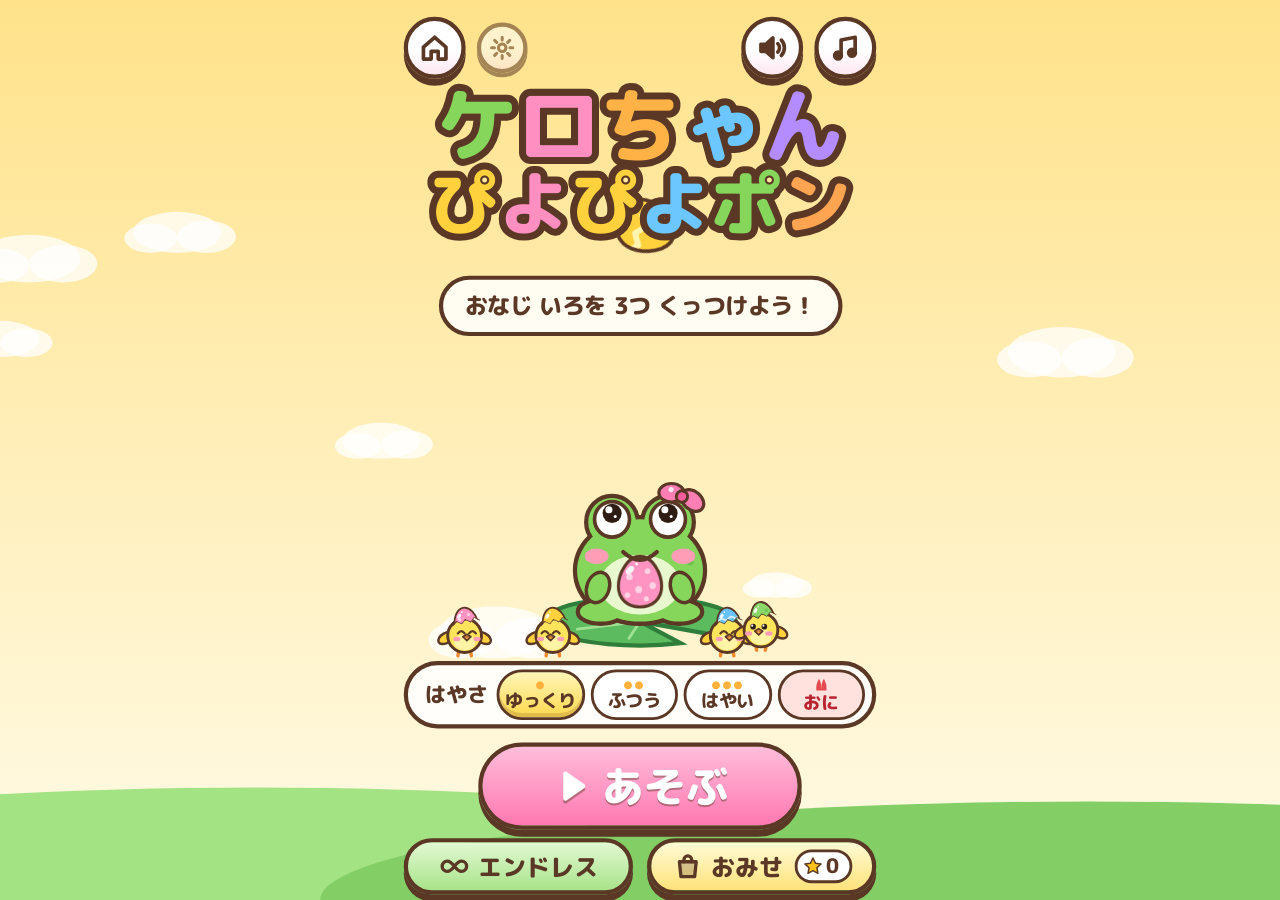
==== commit 5361c44b: "Add おに (oni mode): the fastest speed, with no hint - A fourth speed "おに": rows come down every 6 s (" ====
--- a/index.html
+++ b/index.html
@@ -32,6 +32,7 @@
       <button class="speed-btn" data-speed="slow"><i class="dots">●</i>ゆっくり</button>
       <button class="speed-btn" data-speed="normal"><i class="dots">●●</i>ふつう</button>
       <button class="speed-btn" data-speed="fast"><i class="dots">●●●</i>はやい</button>
+      <button class="speed-btn oni" data-speed="oni"><i class="horns" data-icon="horns"></i>おに</button>
     </div>
     <button id="btn-play" class="btn big play"><span data-icon="next"></span>あそぶ</button>
     <div class="bottom-row">
--- a/style.css
+++ b/style.css
@@ -78,6 +78,17 @@
 }
 .speed-btn .dots { font-style: normal; font-size: 7px; letter-spacing: 1px; color: #ffb13d; line-height: 1; }
 .speed-btn.on { background: linear-gradient(#fff6b8, #ffd84d); box-shadow: inset 0 -3px 0 rgba(90, 56, 37, .18); }
+/* four speeds: a little smaller; おに is red with horns */
+.speed { gap: 4px; }
+.speed-btn { font-size: 13px; letter-spacing: -.5px; }
+.speed-btn.oni { background: #ffe1dd; color: #b8232f; }
+.speed-btn.oni.on { background: linear-gradient(#ff8f8f, #e5484d); color: #fff; }
+.speed-btn .horns { display: block; line-height: 0; color: #e5484d; }
+.speed-btn.oni.on .horns { color: #fff3b0; }
+.speed-btn .horns svg { width: 14px; height: 10px; }
+.stage-btn { position: relative; }
+.stage-btn .oni-mark { position: absolute; right: 2px; top: 2px; line-height: 0; color: #e5484d; }
+.stage-btn .oni-mark svg { width: 16px; height: 12px; }
 .speed-btn:active { transform: translateY(2px); }
 #btn-play { position: absolute; left: 0; right: 0; top: 528px; margin: 0 auto; width: 230px; height: 62px; }
 .bottom-row { position: absolute; left: 12px; right: 12px; top: 596px; display: flex; gap: 10px; }
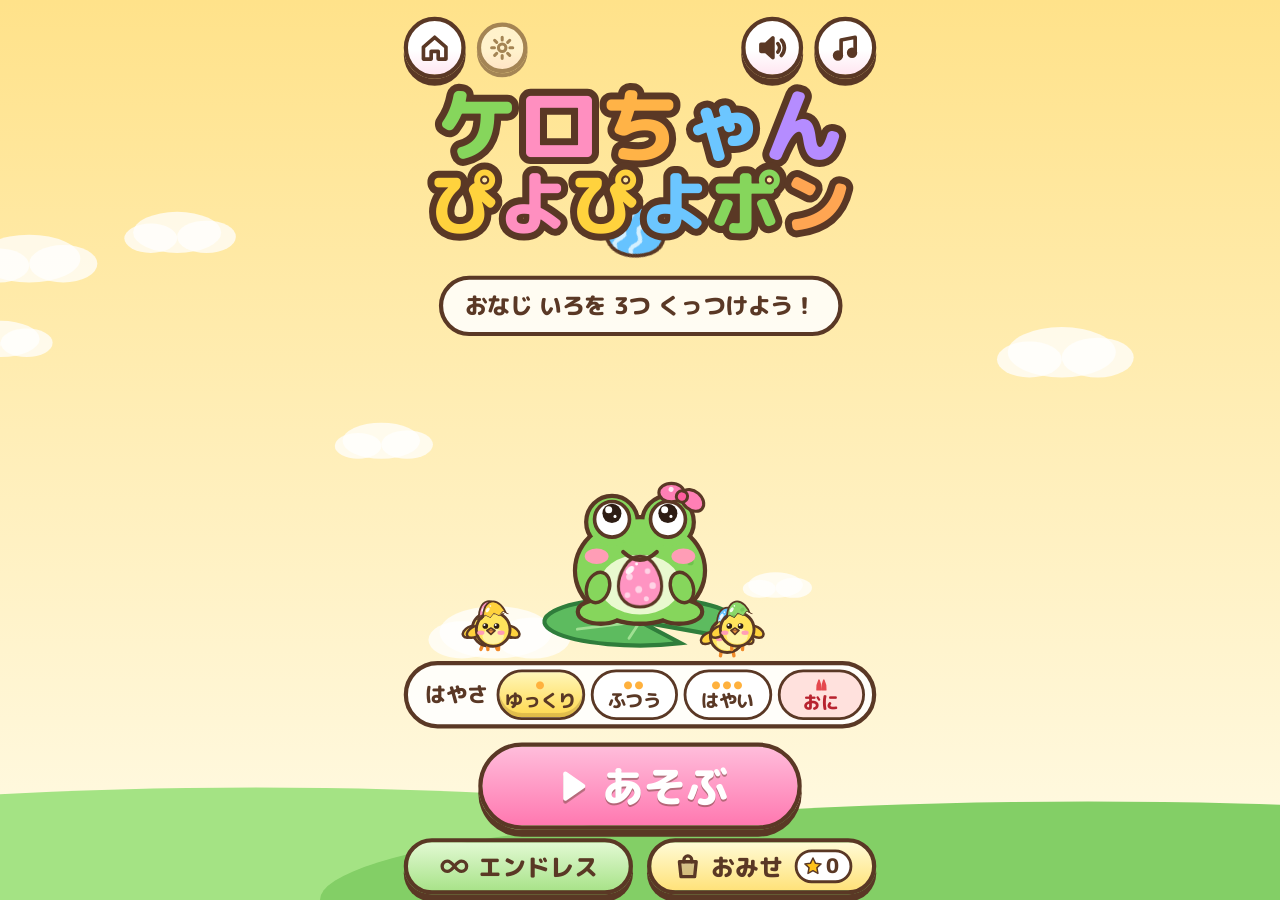
==== commit 74e8f033: "Keep the family site out of search engines (noindex); piyo-v10 Every page gets <meta name="robots" c" ====
--- a/index.html
+++ b/index.html
@@ -2,6 +2,7 @@
 <html lang="ja">
 <head>
 <meta charset="utf-8">
+<meta name="robots" content="noindex">
 <meta name="viewport" content="width=device-width, initial-scale=1, maximum-scale=1, user-scalable=no, viewport-fit=cover">
 <meta name="theme-color" content="#ffe28a">
 <meta name="mobile-web-app-capable" content="yes">
